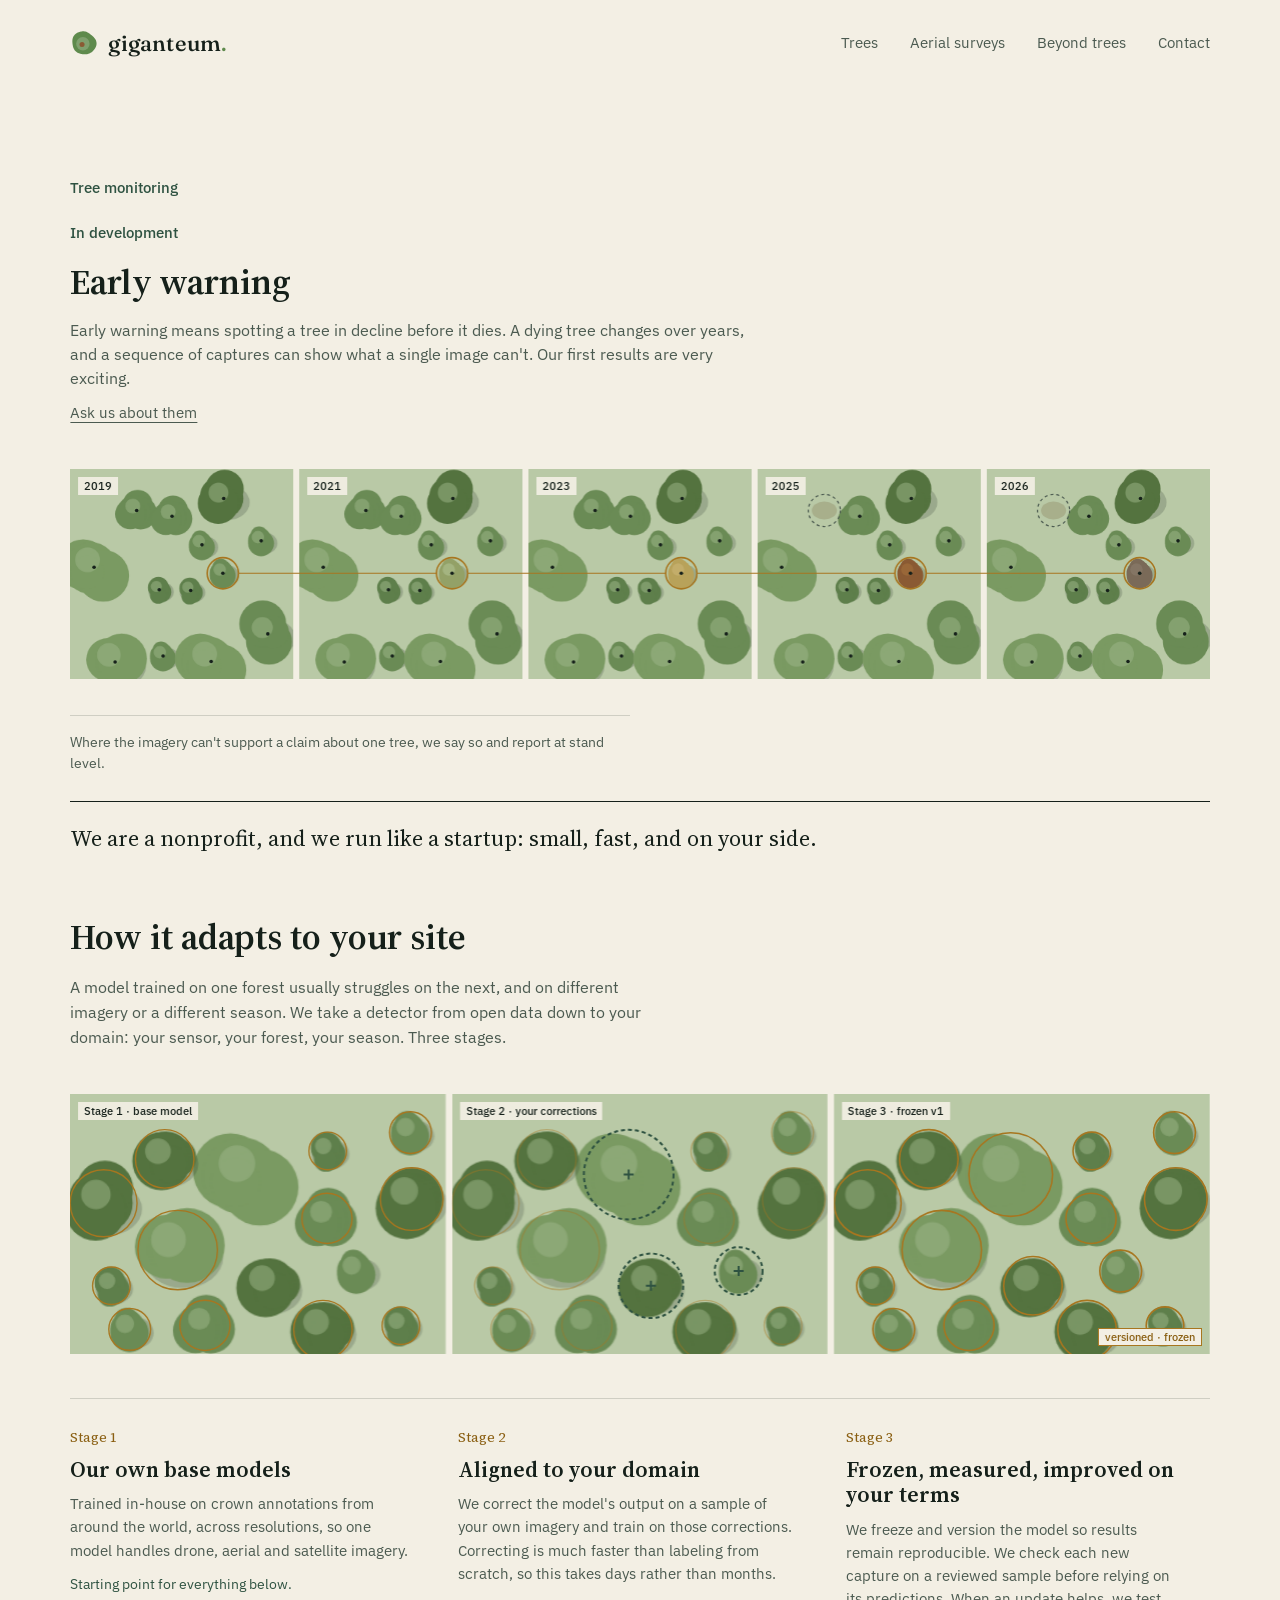
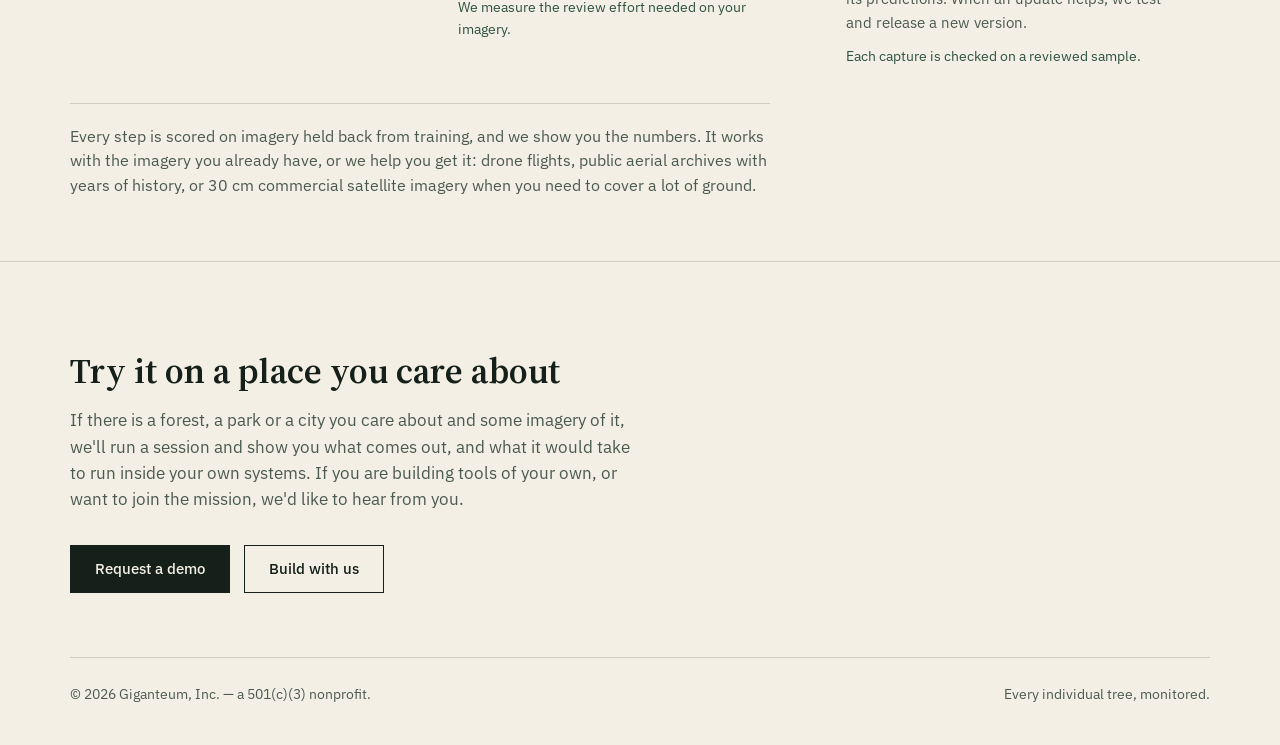
==== trees.html @ 75b06e2a "Site at website fb5bf05 (staging build): trees.html, trimmed landing" ====
<!DOCTYPE html>
<html lang="en">
<head>
<meta charset="UTF-8">
<meta name="robots" content="noindex, nofollow">
<meta name="viewport" content="width=device-width, initial-scale=1, viewport-fit=cover">
<title>Tree monitoring — Giganteum</title>
<meta name="description" content="What Giganteum can do on your imagery now, what we are building toward, and how a model adapts to your site.">
<link rel="canonical" href="https://giganteum.github.io/preview-a3f9297cd7/trees.html">
<meta property="og:type" content="website">
<meta property="og:site_name" content="Giganteum">
<meta property="og:title" content="Tree monitoring — Giganteum">
<meta property="og:description" content="What Giganteum can do on your imagery now, what we are building toward, and how a model adapts to your site.">
<meta property="og:url" content="https://giganteum.github.io/preview-a3f9297cd7/trees.html">
<meta property="og:image" content="https://giganteum.github.io/preview-a3f9297cd7/assets/og-card.jpg">
<meta property="og:image:width" content="1200">
<meta property="og:image:height" content="630">
<meta name="twitter:card" content="summary_large_image">
<link rel="icon" href="assets/logos/logo-06u2/favicon.svg?h=ea83f946c8" type="image/svg+xml">
<link rel="icon" href="assets/logos/logo-06u2/favicon.ico?h=4b74110f3c" sizes="32x32">
<link rel="apple-touch-icon" href="assets/logos/logo-06u2/favicon-180.png?h=ba5bebc18b">
<meta name="color-scheme" content="light">
<meta name="theme-color" content="#F3EFE4">
<link rel="preload" href="fonts/source-serif-4-latin.woff2" as="font" type="font/woff2" crossorigin>
<link rel="preload" href="fonts/ibm-plex-sans-latin.woff2" as="font" type="font/woff2" crossorigin>
<style>
/* Giganteum site styles. Fonts are self-hosted (SIL OFL 1.1, see fonts/OFL-*.txt). */
/* latin-ext */
@font-face {
  font-family: 'Fraunces';
  font-style: normal;
  font-weight: 500;
  font-display: swap;
  src: url(fonts/fraunces-latin-ext.woff2) format('woff2');
  unicode-range: U+0100-02BA, U+02BD-02C5, U+02C7-02CC, U+02CE-02D7, U+02DD-02FF, U+0304, U+0308, U+0329, U+1D00-1DBF, U+1E00-1E9F, U+1EF2-1EFF, U+2020, U+20A0-20AB, U+20AD-20C0, U+2113, U+2C60-2C7F, U+A720-A7FF;
}
/* latin */
@font-face {
  font-family: 'Fraunces';
  font-style: normal;
  font-weight: 500;
  font-display: swap;
  src: url(fonts/fraunces-latin.woff2) format('woff2');
  unicode-range: U+0000-00FF, U+0131, U+0152-0153, U+02BB-02BC, U+02C6, U+02DA, U+02DC, U+0304, U+0308, U+0329, U+2000-206F, U+20AC, U+2122, U+2191, U+2193, U+2212, U+2215, U+FEFF, U+FFFD;
}
/* latin-ext */
@font-face {
  font-family: 'IBM Plex Sans';
  font-style: normal;
  font-weight: 400;
  font-stretch: 100%;
  font-display: swap;
  src: url(fonts/ibm-plex-sans-latin-ext.woff2) format('woff2');
  unicode-range: U+0100-02BA, U+02BD-02C5, U+02C7-02CC, U+02CE-02D7, U+02DD-02FF, U+0304, U+0308, U+0329, U+1D00-1DBF, U+1E00-1E9F, U+1EF2-1EFF, U+2020, U+20A0-20AB, U+20AD-20C0, U+2113, U+2C60-2C7F, U+A720-A7FF;
}
/* latin */
@font-face {
  font-family: 'IBM Plex Sans';
  font-style: normal;
  font-weight: 400;
  font-stretch: 100%;
  font-display: swap;
  src: url(fonts/ibm-plex-sans-latin.woff2) format('woff2');
  unicode-range: U+0000-00FF, U+0131, U+0152-0153, U+02BB-02BC, U+02C6, U+02DA, U+02DC, U+0304, U+0308, U+0329, U+2000-206F, U+20AC, U+2122, U+2191, U+2193, U+2212, U+2215, U+FEFF, U+FFFD;
}
/* latin-ext */
@font-face {
  font-family: 'IBM Plex Sans';
  font-style: normal;
  font-weight: 500;
  font-stretch: 100%;
  font-display: swap;
  src: url(fonts/ibm-plex-sans-latin-ext.woff2) format('woff2');
  unicode-range: U+0100-02BA, U+02BD-02C5, U+02C7-02CC, U+02CE-02D7, U+02DD-02FF, U+0304, U+0308, U+0329, U+1D00-1DBF, U+1E00-1E9F, U+1EF2-1EFF, U+2020, U+20A0-20AB, U+20AD-20C0, U+2113, U+2C60-2C7F, U+A720-A7FF;
}
/* latin */
@font-face {
  font-family: 'IBM Plex Sans';
  font-style: normal;
  font-weight: 500;
  font-stretch: 100%;
  font-display: swap;
  src: url(fonts/ibm-plex-sans-latin.woff2) format('woff2');
  unicode-range: U+0000-00FF, U+0131, U+0152-0153, U+02BB-02BC, U+02C6, U+02DA, U+02DC, U+0304, U+0308, U+0329, U+2000-206F, U+20AC, U+2122, U+2191, U+2193, U+2212, U+2215, U+FEFF, U+FFFD;
}
/* latin-ext */
@font-face {
  font-family: 'IBM Plex Sans';
  font-style: normal;
  font-weight: 600;
  font-stretch: 100%;
  font-display: swap;
  src: url(fonts/ibm-plex-sans-latin-ext.woff2) format('woff2');
  unicode-range: U+0100-02BA, U+02BD-02C5, U+02C7-02CC, U+02CE-02D7, U+02DD-02FF, U+0304, U+0308, U+0329, U+1D00-1DBF, U+1E00-1E9F, U+1EF2-1EFF, U+2020, U+20A0-20AB, U+20AD-20C0, U+2113, U+2C60-2C7F, U+A720-A7FF;
}
/* latin */
@font-face {
  font-family: 'IBM Plex Sans';
  font-style: normal;
  font-weight: 600;
  font-stretch: 100%;
  font-display: swap;
  src: url(fonts/ibm-plex-sans-latin.woff2) format('woff2');
  unicode-range: U+0000-00FF, U+0131, U+0152-0153, U+02BB-02BC, U+02C6, U+02DA, U+02DC, U+0304, U+0308, U+0329, U+2000-206F, U+20AC, U+2122, U+2191, U+2193, U+2212, U+2215, U+FEFF, U+FFFD;
}

/* ---------- tokens: this site is light by decision; the dark scheme keeps the same values ---------- */
/* Source Serif 4 (SIL OFL 1.1, fonts/OFL-SourceSerif4.txt): headings and serif accents. Fraunces stays for the wordmark only. */
@font-face{font-family:'Source Serif 4';font-style:normal;font-weight:200 900;font-display:swap;src:url(fonts/source-serif-4-latin-ext.woff2) format('woff2');unicode-range:U+0100-02BA, U+02BD-02C5, U+02C7-02CC, U+02CE-02D7, U+02DD-02FF, U+0304, U+0308, U+0329, U+1D00-1DBF, U+1E00-1E9F, U+1EF2-1EFF, U+2020, U+20A0-20AB, U+20AD-20C0, U+2113, U+2C60-2C7F, U+A720-A7FF}
@font-face{font-family:'Source Serif 4';font-style:normal;font-weight:200 900;font-display:swap;src:url(fonts/source-serif-4-latin.woff2) format('woff2');unicode-range:U+0000-00FF, U+0131, U+0152-0153, U+02BB-02BC, U+02C6, U+02DA, U+02DC, U+0304, U+0308, U+0329, U+2000-206F, U+20AC, U+2122, U+2191, U+2193, U+2212, U+2215, U+FEFF, U+FFFD}

:root{
  --paper:#F3EFE4; --ink:#15201A; --dim:#4B5A50; --rule:rgba(21,32,26,.16); --rule-strong:#15201A;
  --moss:#2E5241; --accent:#A8761F; --accent-text:#8A5F12; --canopy:#5E8A4C;
  --serif:'Source Serif 4',Georgia,'Times New Roman',serif; --sans:'IBM Plex Sans','Helvetica Neue',Arial,sans-serif;
  --gutter:clamp(20px,5.5vw,80px);
  color-scheme:light;
  box-sizing:border-box; padding-top:env(safe-area-inset-top,0px); padding-bottom:env(safe-area-inset-bottom,0px);
}
@media (prefers-color-scheme:dark){ :root:not([data-theme="light"]){ --paper:#F3EFE4; --ink:#15201A; } }
:root[data-theme="dark"]{ --paper:#F3EFE4; --ink:#15201A; }
html{scroll-padding-top:env(safe-area-inset-top,0px);scroll-behavior:smooth}
*{box-sizing:border-box;margin:0;padding:0}
body{background:var(--paper);color:var(--ink);font-family:var(--sans);font-size:17px;line-height:1.55;-webkit-font-smoothing:antialiased}
::selection{background:var(--accent);color:var(--paper)}
a{color:inherit}
a:focus-visible,button:focus-visible{outline:2px solid var(--accent);outline-offset:3px}
h1,h2,h3{font-family:var(--serif);font-weight:600;letter-spacing:0}
h1{font-size:clamp(40px,5vw,66px);line-height:1.06;text-wrap:balance}
h2{font-size:clamp(28px,2.8vw,38px);line-height:1.12;text-wrap:balance}
.wrap{max-width:1440px;margin:0 auto;padding:0 var(--gutter)}
.eyebrow{font-size:15px;font-weight:500;color:var(--moss)}
.dim{color:var(--dim)}
.btn{display:inline-flex;align-items:center;justify-content:center;min-height:48px;padding:12px 24px;font:500 15px/1 var(--sans);text-decoration:none;border:1px solid var(--ink);color:var(--ink);background:transparent;cursor:pointer}
.btn:hover{background:rgba(21,32,26,.06)}
.btn-primary{background:var(--ink);color:var(--paper)}
.btn-primary:hover{background:#26362d}
.textlink{font-size:15px;color:var(--dim);text-decoration:underline;text-underline-offset:4px}
.textlink:hover{color:var(--ink)}

/* ---------- nav ---------- */
nav{display:flex;align-items:center;justify-content:space-between;padding:26px 0;position:relative;z-index:5}
.wordmark{font-family:'Fraunces',Georgia,serif;font-weight:500;font-size:22px;text-decoration:none;letter-spacing:.01em}
.wordmark span{color:var(--canopy)}
/* logo 06u-2 mark; clear space >= the trunk's diameter (README) */
.wordmark{display:inline-flex;align-items:center}
.wordmark .mark{display:block;width:28px;height:28px;flex-shrink:0;margin-right:10px}
.links{display:flex;gap:32px;font-size:15px}
.links a{color:var(--dim);text-decoration:none}
.links a:hover{color:var(--ink)}
.menu{display:none;width:44px;height:44px;border:1px solid var(--rule);background:transparent;align-items:center;justify-content:center;cursor:pointer}

/* ---------- hero ---------- */
.hero{position:relative;min-height:min(720px,calc(100svh - 190px));display:flex;flex-direction:column}
.hero-copy{position:relative;z-index:2;max-width:620px;padding:40px 0 60px;display:flex;flex-direction:column;gap:26px}
.hero-head,.hero-body{display:flex;flex-direction:column;gap:26px}
.hero-copy p{font-size:clamp(17px,1.4vw,19px);max-width:52ch;color:var(--dim)}
.cta{display:flex;gap:14px;align-items:center;flex-wrap:wrap;padding-top:4px}
.scene{position:absolute;inset:0;z-index:1}
.scene canvas{position:absolute;inset:0;width:100%;height:100%;display:block}
.aerial-scene{background:radial-gradient(60% 60% at 40% 50%,rgba(216,201,166,.55),rgba(216,201,166,0))}
.beyond-scene{background:radial-gradient(60% 60% at 50% 50%,rgba(185,201,166,.35),rgba(185,201,166,0))}
.pause{position:absolute;top:8px;right:0;z-index:3;display:inline-flex;align-items:center;justify-content:center;width:36px;height:36px;border:1px solid var(--rule);border-radius:999px;background:rgba(243,239,228,.8);color:var(--dim);cursor:pointer}
.pause .i-play{display:none}
.pause[aria-pressed="true"] .i-pause{display:none}
.pause[aria-pressed="true"] .i-play{display:block}
.pause:hover{color:var(--ink)}
.pause[hidden]{display:none}
.beyond-scene .pause{top:auto;bottom:8px;right:8px}
.record{position:absolute;right:0;bottom:44px;z-index:3;width:290px;opacity:0;transform:translateY(6px);transition:opacity .45s,transform .45s;padding:16px 18px 12px;background:var(--paper);border:1px solid var(--rule);font-size:13px;line-height:1.35}
.record.show{opacity:1;transform:none}
.record .hist-label{font-size:12px;font-weight:500;color:var(--dim);padding:10px 0 0;border-top:1px solid var(--rule);opacity:0;transition:opacity .4s}
.record .hist-label.on{opacity:1}
.record .row.status.dead span:last-child{color:#6B6A62}
.record .head{display:flex;flex-wrap:wrap;column-gap:12px;justify-content:space-between;align-items:baseline;padding-bottom:8px}
.record .head b,.record .head i{white-space:nowrap}
.record .head b{font-family:var(--serif);font-weight:400;font-size:15px}
.record .head i{font-style:normal;font-size:12px;font-weight:500;color:var(--dim)}
.record .row{display:flex;justify-content:space-between;gap:12px;padding:7px 0;border-top:1px solid var(--rule);opacity:0;transform:translateY(3px);transition:opacity .35s,transform .35s}
.record .row.on{opacity:1;transform:none}
.record .row span:first-child{color:var(--dim)}
.record .row span:last-child{font-weight:500;text-align:right}
.record .row.status span:last-child{color:var(--accent-text)}
.record .row.status.ok span:last-child{color:var(--moss)}
.record .hist{display:flex;gap:14px;align-items:flex-end;padding:6px 0 4px;opacity:0;transition:opacity .5s}
.record .hist.on{opacity:1}
.record .hist div{display:flex;flex-direction:column;align-items:center;gap:4px;font-size:11px;color:var(--dim)}
.record .hist svg{display:block}
.caption{position:absolute;right:0;bottom:16px;z-index:3;font-size:12.5px;color:var(--dim)}

/* ---------- strips and sections ---------- */
.col-label.how{margin-top:12px;padding-bottom:0}
.fine{margin-top:36px;padding-top:16px;border-top:1px solid var(--rule);font-size:13.5px;color:var(--dim);max-width:70ch}
.bridge{font-size:15px!important;font-weight:500;color:var(--moss)!important;margin-top:6px}
.loop{display:grid;grid-template-columns:repeat(4,minmax(0,1fr));gap:24px;border-top:1px solid var(--rule);border-bottom:1px solid var(--rule);margin-top:8px}
.loop div{padding:18px 20px 22px 0}
.loop b{display:block;font-family:var(--serif);font-weight:400;font-size:19px}
.loop b em{font-style:normal;color:var(--accent-text);font-family:var(--sans);font-size:13px;margin-right:10px}
.loop p{font-size:14px;color:var(--dim);margin-top:8px}
section.block{padding-top:clamp(64px,7vw,96px);padding-bottom:clamp(48px,5vw,72px)}
.grid{display:grid;grid-template-columns:repeat(12,minmax(0,1fr));column-gap:24px;row-gap:32px}
.c4{grid-column:span 4}.c6{grid-column:span 6}.c8{grid-column:span 8}
.lead{display:flex;flex-direction:column;gap:18px;padding-right:32px}
.lead p{font-size:16px;color:var(--dim)}
.col-label{font-size:15px;font-weight:500;color:var(--moss);padding-bottom:12px}
.item{display:flex;gap:20px;padding:22px 0;border-top:1px solid var(--rule)}
.item em{font-style:normal;font-family:var(--serif);font-size:14px;color:var(--accent-text);width:28px;flex-shrink:0;padding-top:6px}
.item b{display:block;font-family:var(--serif);font-weight:600;font-size:22px;line-height:1.15}
.item p{font-size:15.5px;color:var(--dim);margin-top:8px}
.pull{margin-top:28px;padding-top:22px;border-top:1px solid var(--rule-strong);font-family:var(--serif);font-size:22px;line-height:1.3}
.stages{display:grid;grid-template-columns:repeat(3,minmax(0,1fr));gap:24px;margin-top:44px;border-top:1px solid var(--rule)}
.stages div{padding:24px 24px 0 0}
.stages em{font-style:normal;font-family:var(--serif);font-size:14px;color:var(--accent-text)}
.stages b{display:block;font-family:var(--serif);font-weight:600;font-size:22px;margin-top:8px;line-height:1.15}
.stages p{font-size:15px;color:var(--dim);margin-top:10px}
.stages small{display:block;font-size:14px;color:var(--moss);margin-top:12px}
.measured{margin-top:36px;padding-top:20px;border-top:1px solid var(--rule);font-size:15.5px;color:var(--dim);max-width:70ch}

/* figures in Trees (v1 default; ?v=2 / ?v=4 alternatives) and How it adapts (v3); ?v=0 = none */
.draft-band{grid-column:1/-1;position:relative;height:290px;margin-top:12px}
.draft-band[hidden],html:not(.js) .draft-band{display:none}
.draft-band canvas{position:absolute;inset:0;width:100%;height:100%;display:block}
.draft-band[data-v="2"],.draft-band[data-v="3"]{height:260px}
.draft-band[data-v="4"]{height:210px}
#trees .grid:has(> .draft-band:not([hidden])){grid-auto-flow:row dense}
.figure-note{grid-column:1/-1;max-width:70ch}
/* landing: the Trees summary links on to trees.html */
#trees .more{grid-column:1/-1;margin-top:4px}
/* trees.html: the page title sits above the section like an eyebrow */
.page-title{font-family:var(--sans);line-height:1.55;margin-bottom:22px}
.figure-note[hidden]{display:none}
.figure-note p{font-size:15.5px;color:var(--dim)}
.figure-note h2{margin:6px 0 16px}
.figure-note p+p{margin-top:10px}

/* aerial: island on the left, text on the right */
.aerial-grid{display:grid;grid-template-columns:repeat(12,minmax(0,1fr));column-gap:24px;align-items:center}
.aerial-scene{grid-column:span 7;position:relative;height:520px;margin-left:calc(-1 * var(--gutter))}
.aerial-scene canvas{position:absolute;inset:0;width:100%;height:100%}
.tally{position:absolute;left:var(--gutter);bottom:24px;z-index:2;display:flex;gap:22px;padding:12px 16px;background:rgba(243,239,228,.94);border:1px solid var(--rule);font-size:13px}
.tally div{display:flex;flex-direction:column;gap:2px}
.tally span{color:var(--dim)}
.tally b{font-family:var(--serif);font-weight:500;font-size:22px;line-height:1}
.frame-label{position:absolute;left:var(--gutter);top:20px;z-index:2;font-size:12.5px;color:var(--dim);background:rgba(243,239,228,.85);padding:4px 8px;border:1px solid var(--rule)}
.aerial-copy{grid-column:8 / span 5;display:flex;flex-direction:column;gap:18px}
.aerial-copy p{color:var(--dim);font-size:16.5px}
.sec-head,.sec-body{display:flex;flex-direction:column;gap:18px}

/* beyond trees */
.beyond-grid{display:grid;grid-template-columns:repeat(12,minmax(0,1fr));column-gap:24px;align-items:start}
.beyond-copy{grid-column:span 6;display:flex;flex-direction:column;gap:18px}
.beyond-copy p{color:var(--dim);font-size:16.5px}
.beyond-list{margin-top:8px;list-style:none}
.beyond-list li{padding:14px 0;border-top:1px solid var(--rule);font-size:16px}
.beyond-list li b{font-weight:500}
.beyond-list li span{color:var(--dim)}
.beyond-scene{grid-column:8 / span 5;position:relative;height:420px}
.beyond-scene canvas{position:absolute;inset:0;width:100%;height:100%}
.cond{position:absolute;left:0;bottom:0;z-index:2;font-size:13px;color:var(--dim);background:rgba(243,239,228,.9);border:1px solid var(--rule);padding:8px 12px;display:flex;gap:10px;align-items:center}
.cond b{font-family:var(--serif);font-weight:500;font-size:16px;color:var(--ink);min-width:110px}
.cond i{font-style:normal;color:var(--moss)}
.vswitch{position:absolute;right:0;top:-38px;z-index:2;display:flex;gap:4px;align-items:center;font-size:12px;color:var(--dim)}
.vswitch button{min-height:30px;padding:4px 10px;border:1px solid var(--rule);background:transparent;font:500 12px var(--sans);color:var(--dim);cursor:pointer}
.vswitch button[aria-pressed="true"]{background:var(--ink);color:var(--paper);border-color:var(--ink)}

/* who / contact / footer */
.who{border-top:1px solid var(--rule)}
.who p{font-size:clamp(19px,1.9vw,26px);font-family:var(--serif);line-height:1.35;max-width:36em}
.who p+p{margin-top:22px}
.contact{border-top:1px solid var(--rule)}
.contact p{color:var(--dim);max-width:56ch;margin-top:16px}
footer{border-top:1px solid var(--rule);padding:26px 0 40px;display:flex;justify-content:space-between;gap:16px;flex-wrap:wrap;font-size:13.5px;color:var(--dim)}

/* about page */
.about-inner{max-width:70ch;padding:40px 0 80px}
.about-inner h1{font-size:clamp(36px,4.5vw,64px);margin-bottom:28px}
.about-inner h2{font-size:28px;margin:44px 0 14px}
.about-inner p{font-size:18px;line-height:1.6;margin-top:16px}
.about-inner p.note{font-size:14px;color:var(--dim);border:1px solid var(--rule);padding:12px 14px}

@media (max-width:1000px){
  .c4,.c6,.c8{grid-column:span 12}
  .lead{padding-right:0}
  .stages{grid-template-columns:1fr}
  .aerial-grid,.beyond-grid{display:flex;flex-direction:column;gap:28px}
  .aerial-copy,.beyond-copy{display:contents}
  .sec-head{order:1}.aerial-scene,.beyond-scene{order:2}.sec-body{order:3}
  .aerial-scene{width:calc(100% + 2*var(--gutter));margin:0 calc(-1 * var(--gutter));height:420px}
  .beyond-scene{width:100%;height:360px}
  /* hero: eyebrow + headline -> canopy -> body; the record sits under the canopy, not over it */
  .hero{min-height:0}
  .hero-copy{display:contents}
  .hero-head{order:1;padding:16px 0 0}
  #hero-scene{order:2;position:relative;height:var(--hero-canvas-h);margin:26px calc(-1 * var(--gutter)) 0;--hero-canvas-h:420px}
  .hero-body{order:3;padding:28px 0 8px}
  #hero-scene .pause{top:calc(var(--hero-canvas-h) - 48px);bottom:auto;left:var(--gutter);right:auto}
  .record{right:var(--gutter);bottom:16px;width:250px;font-size:12.5px}
  .aerial-scene .pause{right:var(--gutter)}
  /* drafts keep the small-screen order: headline -> graphic -> body */
  html.js #trees:has(.draft-band:not([hidden])) .lead,html.js #adapts:has(.draft-band:not([hidden])) .lead{display:contents}
  html.js #trees:has(.draft-band:not([hidden])) .lead>*,html.js #adapts:has(.draft-band:not([hidden])) .lead>*{grid-column:1/-1}
  #trees h2,#adapts h2{order:1}
  .draft-band{order:2;margin-top:0}
  #trees .lead p,#adapts .lead p{order:3}
  #trees .c4:not(.lead){order:4}
  #trees .more{order:5}
  #draft-trees2,#note-ew{order:5}
}
@media (max-width:900px){
  .links{display:none;position:absolute;right:0;top:80px;flex-direction:column;gap:0;background:var(--paper);border:1px solid var(--rule);padding:8px 0;min-width:220px}
  .links.open{display:flex}
  .links a{padding:12px 18px}
  .menu{display:inline-flex}
  /* without JavaScript the menu button cannot work, so the links stay in the page */
  html:not(.js) .menu{display:none}
  html:not(.js) .links{display:flex;position:static;flex-direction:row;flex-wrap:wrap;gap:4px 20px;border:0;background:none;padding:0;min-width:0}
  html:not(.js) .links a{padding:4px 0}
  html:not(.js) nav{flex-wrap:wrap;gap:12px}
  .loop{grid-template-columns:1fr 1fr}
}
@media (max-width:560px){
  /* phones: the record would cover the canopy, so it moves under it and the leader line drops into it */
  #hero-scene{height:auto;--hero-canvas-h:340px}
  #hero-scene canvas{position:relative;height:var(--hero-canvas-h)}
  .record{position:relative;right:auto;bottom:auto;margin:0 var(--gutter) 0 auto}
  /* ...and it is always there: an empty record (labels, a dash per value) until a tree is picked,
     then the values fill in; between trees it returns to empty instead of leaving a blank block */
  .record,.record.show{opacity:1;transform:none}
  .record .row,.record .hist-label{opacity:1;transform:none}
  .record .row span:last-child{transition:color .35s}
  .record .row:not(.on) span:last-child{color:transparent!important;position:relative}
  .record .row:not(.on) span:last-child::after{content:'—';position:absolute;right:0;color:var(--dim);opacity:.5;
    transform-origin:right center;animation:dash-wait 3.6s ease-in-out infinite}
  /* a slow wave down the empty record: each dash brightens and grows a little, row after row */
  .record .row[data-f="status"] span:last-child::after{animation-delay:.24s}
  .record .row[data-f="cls"] span:last-child::after{animation-delay:.48s}
  .record .row[data-f="crown"] span:last-child::after{animation-delay:.72s}
  .record .row[data-f="pos"] span:last-child::after{animation-delay:.96s}
  .record .row[data-f="caps"] span:last-child::after{animation-delay:1.2s}
  .record .row[data-f="sensors"] span:last-child::after{animation-delay:1.44s}
  html.motion-paused .record .row span:last-child::after{animation-play-state:paused}
}
@media (max-width:640px){ .draft-band[data-v="1"]{height:470px} .draft-band[data-v="2"],.draft-band[data-v="3"]{height:190px} .draft-band[data-v="4"]{height:300px} }
@media (max-width:560px){ .beyond-scene{height:480px} .loop{grid-template-columns:1fr} .loop div{padding-right:0} .cta .btn{width:100%} .tally{gap:14px} }
@keyframes dash-wait{0%,70%,100%{opacity:.45;transform:none}25%{opacity:.9;transform:scaleX(1.2) scaleY(1.15)}}
@media (prefers-reduced-motion:reduce){ html{scroll-behavior:auto} .record .row,.record .hist{transition:none} .record .row span:last-child::after{animation:none!important} }
/* ?freeze=1: deterministic frames for screenshot tests */
html.freeze *,html.freeze *::before,html.freeze *::after{transition:none!important;animation:none!important;scroll-behavior:auto!important}
</style>
<script>document.documentElement.classList.add('js')</script>
</head>
<body>

<div class="wrap">
<nav>
  <a class="wordmark" href="./"><img class="mark" src="assets/logos/logo-06u2/giganteum-mark.svg?h=fabf64458b" width="28" height="28" alt="">giganteum<span>.</span></a>
  <button class="menu" id="menu" aria-label="Open menu" aria-expanded="false" aria-controls="links">
    <svg width="20" height="14" viewBox="0 0 20 14" fill="none" stroke="currentColor" stroke-width="1.5" aria-hidden="true"><path d="M0 1h20M0 7h20M0 13h20"/></svg>
  </button>
  <div class="links" id="links">
    <a href="trees.html" aria-current="page">Trees</a>
    <a href="./#aerial">Aerial surveys</a>
    <a href="./#beyond">Beyond trees</a>
    <a href="#contact">Contact</a>
  </div>
</nav>
</div>

<main id="main">

<section class="wrap block" id="trees">
  <h1 class="eyebrow page-title">Tree monitoring</h1>
  <div class="grid">
    <div class="figure-note" id="note-ew">
      <div class="col-label">In development</div>
      <h2>Early warning</h2>
      <p>Early warning means spotting a tree in decline before it dies. A dying tree changes over years, and a sequence of captures can show what a single image can't. Our first results are very exciting.</p>
      <p><a class="textlink" href="mailto:hello@giganteum.org?subject=Early%20warning">Ask us about them</a></p>
    </div>
    <div class="draft-band" id="draft-trees2" data-v="4"><canvas id="c-draft-trees2" role="img"></canvas></div>
  </div>
  <p class="fine">Where the imagery can't support a claim about one tree, we say so and report at stand level.</p>
  <div class="pull">We are a nonprofit, and we run like a startup: small, fast, and on your side.</div>
</section>

<section class="wrap block" id="adapts" style="padding-top:0">
  <div class="grid">
    <div class="c8 lead" style="max-width:640px">
      <h2>How it adapts to your site</h2>
      <p>A model trained on one forest usually struggles on the next, and on different imagery or a different season. We take a detector from open data down to your domain: your sensor, your forest, your season. Three stages.</p>
    </div>
    <div class="draft-band" id="draft-adapts" data-v="3"><canvas id="c-draft-adapts" role="img"></canvas></div>
  </div>
  <div class="stages">
    <div><em>Stage 1</em><b>Our own base models</b><p>Trained in-house on crown annotations from around the world, across resolutions, so one model handles drone, aerial and satellite imagery.</p><small>Starting point for everything below.</small></div>
    <div><em>Stage 2</em><b>Aligned to your domain</b><p>We correct the model's output on a sample of your own imagery and train on those corrections. Correcting is much faster than labeling from scratch, so this takes days rather than months.</p><small>We measure the review effort needed on your imagery.</small></div>
    <div><em>Stage 3</em><b>Frozen, measured, improved on your terms</b><p>We freeze and version the model so results remain reproducible. We check each new capture on a reviewed sample before relying on its predictions. When an update helps, we test and release a new version.</p><small>Each capture is checked on a reviewed sample.</small></div>
  </div>
  <p class="measured">Every step is scored on imagery held back from training, and we show you the numbers. It works with the imagery you already have, or we help you get it: drone flights, public aerial archives with years of history, or 30 cm commercial satellite imagery when you need to cover a lot of ground.</p>
</section>

<section class="wrap block contact" id="contact">
  <h2>Try it on a place you care about</h2>
  <p>If there is a forest, a park or a city you care about and some imagery of it, we'll run a session and show you what comes out, and what it would take to run inside your own systems. If you are building tools of your own, or want to join the mission, we'd like to hear from you.</p>
  <div class="cta" style="margin-top:28px">
    <a class="btn btn-primary" href="mailto:hello@giganteum.org?subject=Demo%20request">Request a demo</a>
    <a class="btn" href="mailto:hello@giganteum.org?subject=Build%20with%20us">Build with us</a>
  </div>
</section>

<div class="wrap">
<footer>
  <div>© 2026 Giganteum, Inc. — a 501(c)(3) nonprofit.</div>
  <div>Every individual tree, monitored.</div>
</footer>
</div>
</main>

<script src="js/engine.js?h=83940f65bd" defer></script>
<script src="js/scene-drafts.js?h=fc6bce7b9d" defer></script>
<script src="js/main.js?h=858c3a48dd" defer></script>
</body>
</html>
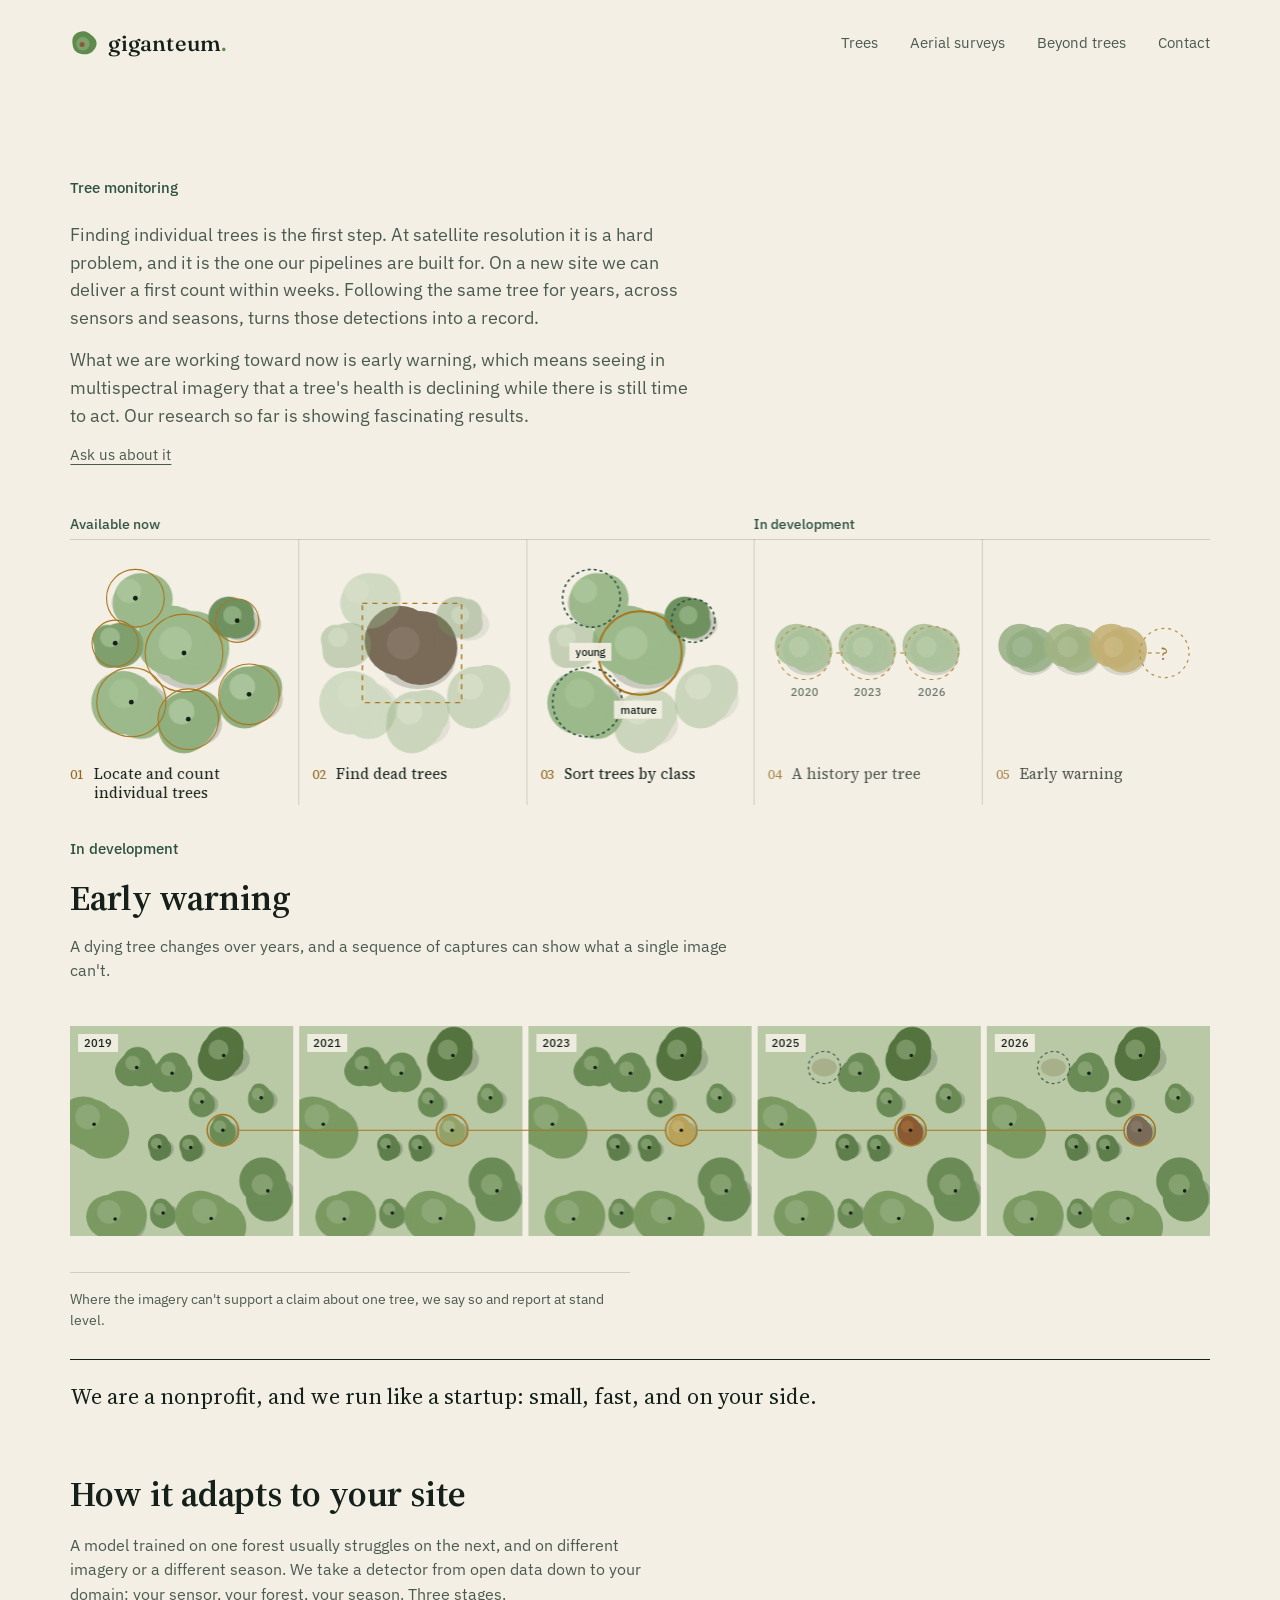
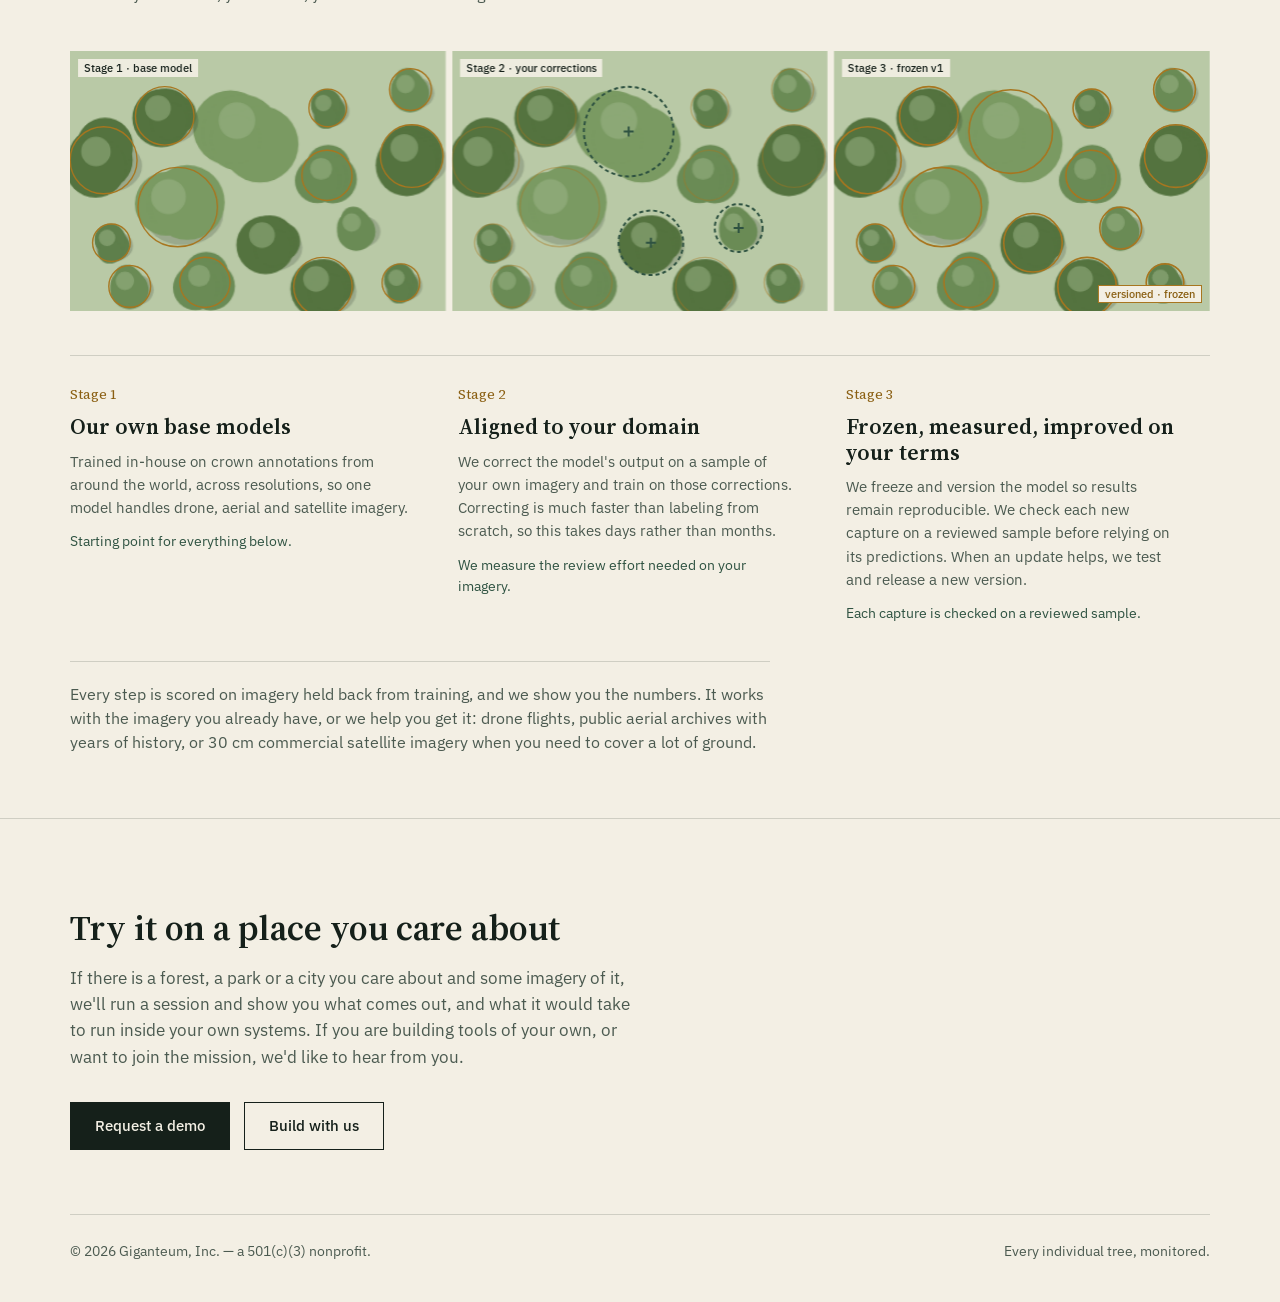
==== commit 868aa262: "Site at website 22cc77e (staging build): trees.html preface" ====
--- a/trees.html
+++ b/trees.html
@@ -228,6 +228,9 @@
 #trees .more{grid-column:1/-1;margin-top:4px}
 /* trees.html: the page title sits above the section like an eyebrow */
 .page-title{font-family:var(--sans);line-height:1.55;margin-bottom:22px}
+.preface{max-width:62ch;display:flex;flex-direction:column;gap:14px;margin-bottom:36px}
+.preface p{font-size:clamp(17px,1.4vw,19px);color:var(--dim)}
+.preface p:last-child{font-size:15px}
 .figure-note[hidden]{display:none}
 .figure-note p{font-size:15.5px;color:var(--dim)}
 .figure-note h2{margin:6px 0 16px}
@@ -370,12 +373,17 @@
 
 <section class="wrap block" id="trees">
   <h1 class="eyebrow page-title">Tree monitoring</h1>
+  <div class="preface">
+    <p>Finding individual trees is the first step. At satellite resolution it is a hard problem, and it is the one our pipelines are built for. On a new site we can deliver a first count within weeks. Following the same tree for years, across sensors and seasons, turns those detections into a record.</p>
+    <p>What we are working toward now is early warning, which means seeing in multispectral imagery that a tree's health is declining while there is still time to act. Our research so far is showing fascinating results.</p>
+    <p><a class="textlink" href="mailto:hello@giganteum.org?subject=Early%20warning">Ask us about it</a></p>
+  </div>
   <div class="grid">
+    <div class="draft-band" id="draft-trees" data-v="1"><canvas id="c-draft-trees" role="img"></canvas></div>
     <div class="figure-note" id="note-ew">
       <div class="col-label">In development</div>
       <h2>Early warning</h2>
-      <p>Early warning means spotting a tree in decline before it dies. A dying tree changes over years, and a sequence of captures can show what a single image can't. Our first results are very exciting.</p>
-      <p><a class="textlink" href="mailto:hello@giganteum.org?subject=Early%20warning">Ask us about them</a></p>
+      <p>A dying tree changes over years, and a sequence of captures can show what a single image can't.</p>
     </div>
     <div class="draft-band" id="draft-trees2" data-v="4"><canvas id="c-draft-trees2" role="img"></canvas></div>
   </div>
